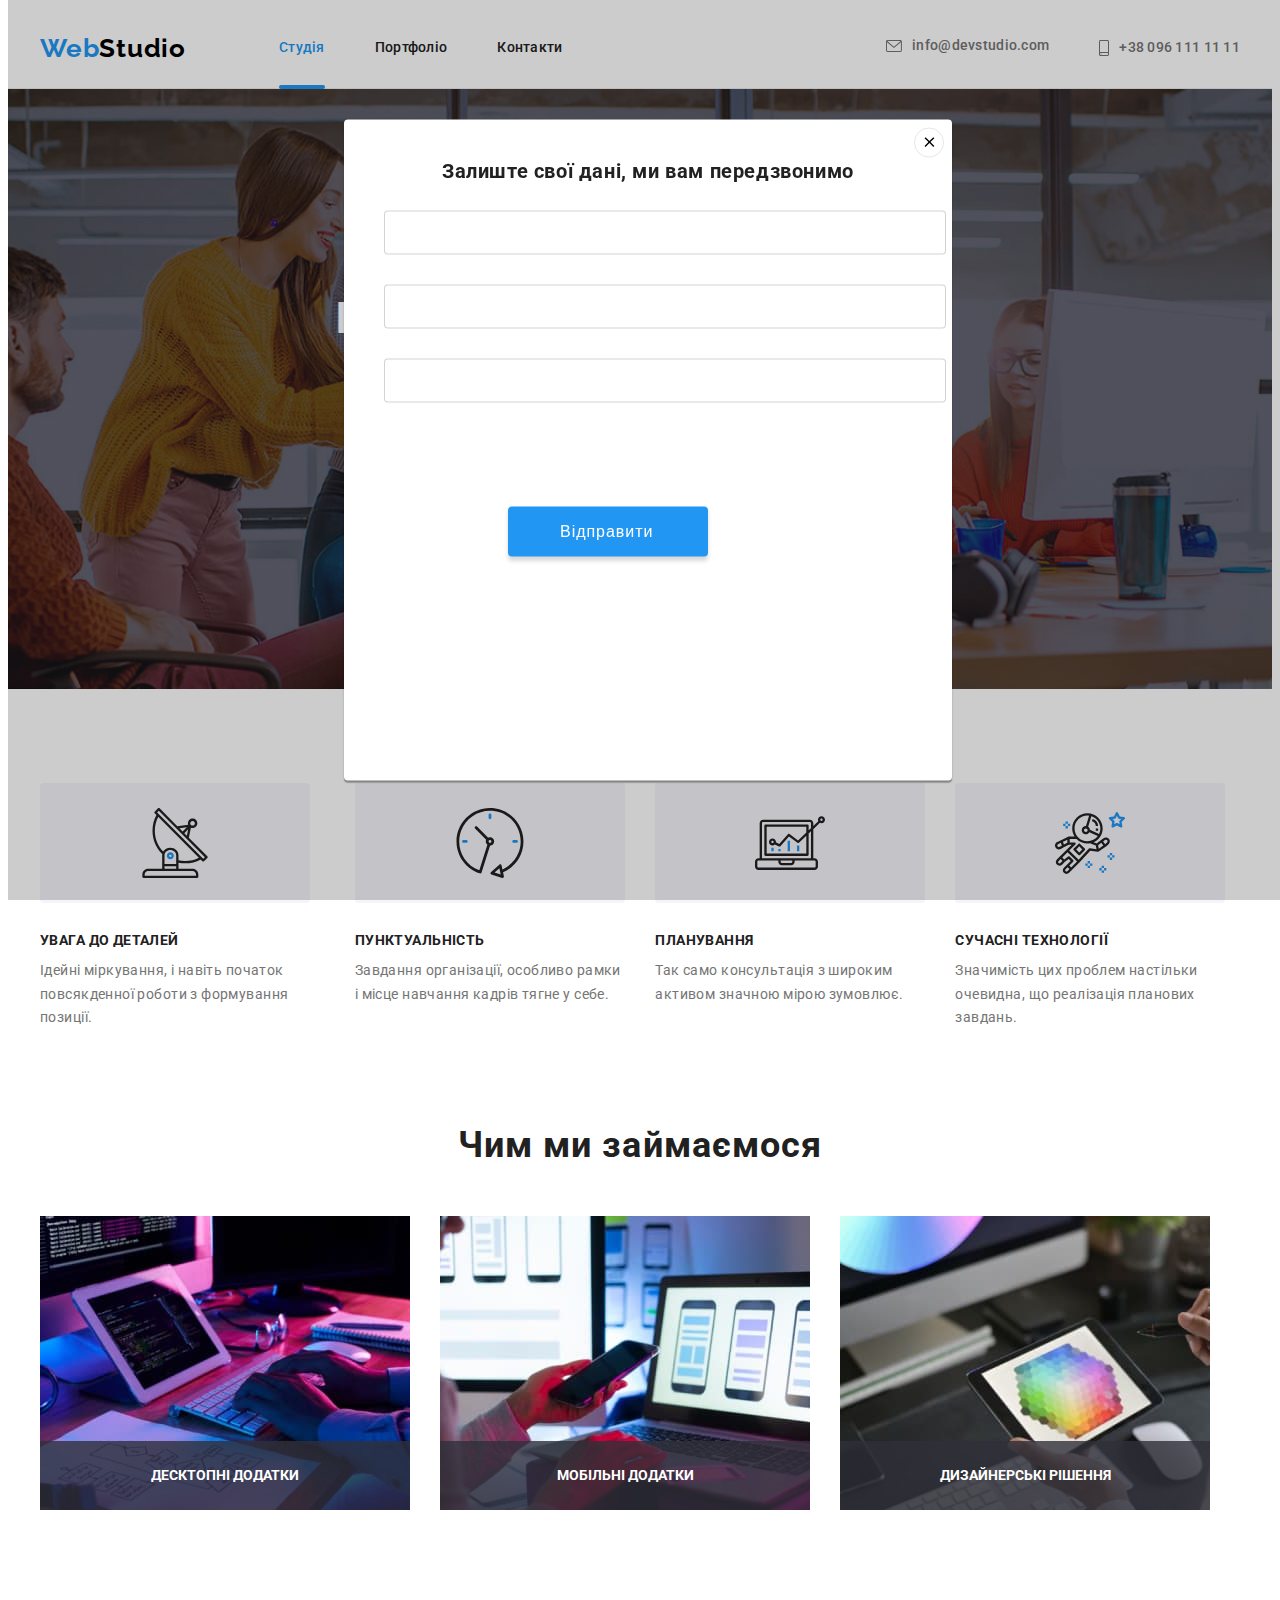
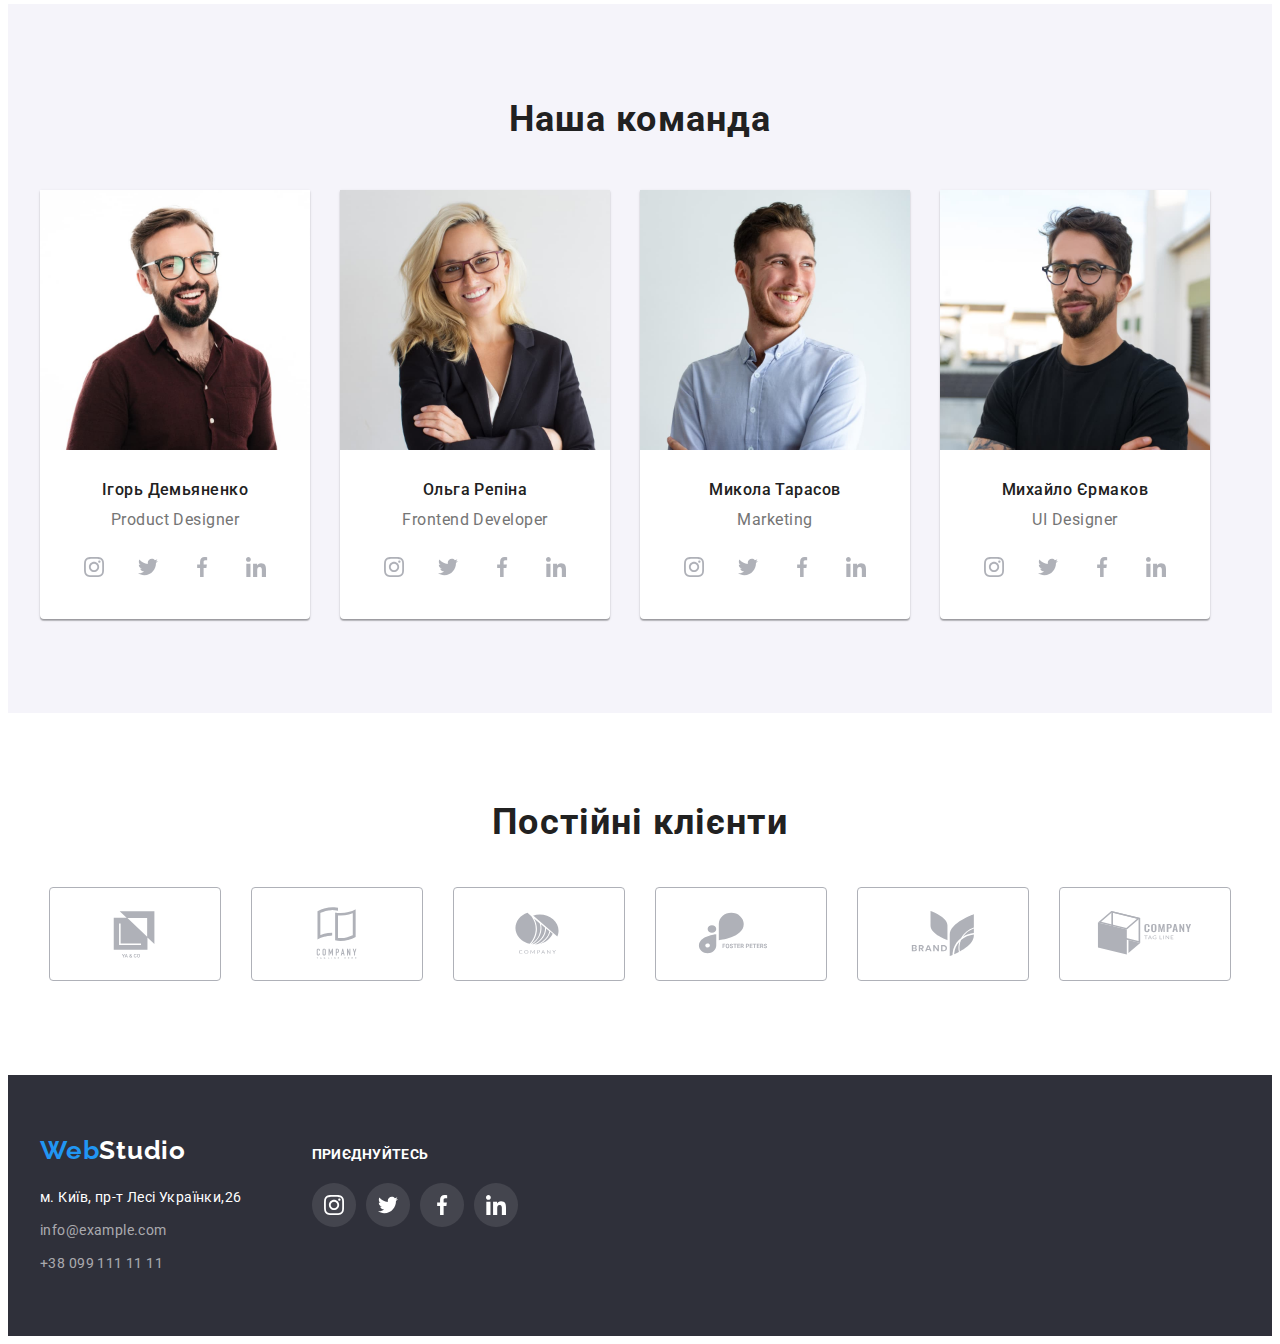
==== index.html @ c11cca66 "fix hw5 & start hw6" ====
<!DOCTYPE html>
<html lang="en">
	<head>
		<meta charset="UTF-8" />
		<meta http-equiv="X-UA-Compatible" content="IE=edge" />
		<meta name="viewport" content="width=device-width, initial-scale=1.0" />
		<title>WebStudio</title>
		<link rel="stylesheet" href="https://cdnjs.cloudflare.com/ajax/libs/modern-normalize/1.1.0/modern-normalize.min.css" integrity="sha512-wpPYUAdjBVSE4KJnH1VR1HeZfpl1ub8YT/NKx4PuQ5NmX2tKuGu6U/JRp5y+Y8XG2tV+wKQpNHVUX03MfMFn9Q==" crossorigin="anonymous" referrerpolicy="no-referrer" />
		<link rel="stylesheet" href="./css/style.css" />
		<link rel="preconnect" href="https://fonts.googleapis.com" />
		<link rel="preconnect" href="https://fonts.gstatic.com" crossorigin />
		<link
			href="https://fonts.googleapis.com/css2?family=Raleway:wght@700&family=Roboto:wght@400;500;700;900&display=swap"
			rel="stylesheet"
		/>
	</head>
	<body>
		<header class="header">
			<div class="container header-container">
				<a href="./index.html" class="logo link">
					<span class="logo-web">Web</span>Studio
				</a>
					<nav class="header-nav">
						<ul class="header-list list">
							<li class="header-item"><a href="./index.html" class="header-link link current">Студія</a></li>
							<li class="header-item"><a href="./portfolio.html" class="header-link link ">Портфоліо</a></li>
							<li class="header-item"><a href="" class="header-link link">Контакти</a></li>
						</ul>
					</nav>
					<ul class="header-contact list">
						<li class="contact-mail"><a href="mailto:info@devstudio.com" class="header-mail link"><svg class="contact-icon"width="16px" height="12px"><use href="./img/icon-header.svg#icon-envelope"></use></svg>info@devstudio.com</a></li>
						<li class="contact-tel"><a href="tel:+380961111111" class="header-tel link"><svg class="contact-icon fone"width="10px" height="16px"><use href="./img/icon-header.svg#icon-smartphone"></use></svg>+38 096 111 11 11</a></li>
					</ul>
			</div>
		</header>
		<main>
			<!--hero-->
			<section class="hero section">
				<div class="container">
				<h1 class="hero-title">Ефективні рішення для вашого бізнесу</h1>
				<button type="button" class="hero-btn" data-modal-open>Замовити послугу</button>
				</div>
			</section>

			<section class="section pb-none">
				<!--hang-->
				<div class="container">
					<h2 class="visually-hidden">text</h2>
				<ul class="hang-list list">
					<li class="hang-item">
						<div class="hang-item-box">
							<svg class="hang-item-icon" width="70px" height="70px">
								<use href="./img/futeres-icon.svg#icon-antenna"></use>
							</svg>
						</div>
						<h3 class="hang-title">УВАГА ДО ДЕТАЛЕЙ</h3>
						<p class="hang-text">Ідейні міркування, і навіть початок повсякденної роботи з формування позиції.</p>
					</li>
					<li class="hang-item">
						<div class="hang-item-box">
							<svg class="hang-item-icon" width="70px" height="70px">
								<use href="./img/futeres-icon.svg#icon-clock"></use>
							</svg>
						</div>
						<h3 class="hang-title">ПУНКТУАЛЬНІСТЬ</h3>
						<p class="hang-text">Завдання організації, особливо рамки і місце навчання кадрів тягне у себе.</p>
					</li>
					<li class="hang-item">
						<div class="hang-item-box">
							<svg class="hang-item-icon" width="70px" height="70px">
								<use href="./img/futeres-icon.svg#icon-diagram"></use>
							</svg>
						</div>
						<h3 class="hang-title">ПЛАНУВАННЯ</h3>
						<p class="hang-text">Так само консультація з широким активом значною мірою зумовлює.</p>
					</li>
					<li class="hang-item">
						<div class="hang-item-box">
							<svg class="hang-item-icon" width="70px" height="70px">
								<use href="./img/futeres-icon.svg#icon-astronaut"></use>
							</svg>
						</div>
						<h3 class="hang-title">СУЧАСНІ ТЕХНОЛОГІЇ</h3>
						<p class="hang-text">Значимість цих проблем настільки очевидна, що реалізація планових завдань.</p>
					</li>
				</ul>
				</div>
			</section>
			<!--work-->
			<section class="work section">
				<div class="container">
				<h2 class="work-title">Чим ми займаємося</h2>
				<ul class="work-list list">
					<li class="work-item">
						<img src="./img/box1.jpg" alt="вэб дизайн" width="370" height="294" />
						<h3 class="work-img-titel">Десктопні додатки</h3>
					</li>
					<li class="work-item">
						<img src="./img/box2.jpg" alt="софт дизайн" width="370" height="294" />
					<h3 class="work-img-titel">Мобільні додатки</h3>
					</li>
					<li class="work-item">
						<img src="./img/box3.jpg" alt="палітра кольорів" width="370" height="294" />
					<h3 class="work-img-titel">Дизайнерські рішення</h3>
					</li>
				</ul>
				</div>
			</section>
			<!--team-->
			<section class="team section">
				<div class="container">
				<h2 class="team-title">Наша команда</h2>
				<ul class="team-list list">
					<li class="team-item">
						<img src="./img/photo_igor.jpg" alt="Ігорь Демьяненко" width="270" height="260" />
						<div class="team-item-box">
							<h3 class="team-item-title">Ігорь Демьяненко</h3>
							<p class="team-after-title">Product Designer</p>
							<ul class="team-soc list">
								<li class="team-soc-item"><a href="" class="team-soc-link link"><svg class="team-soc-icon" width="20px" height="20px">
									<use href="./img/icons.svg#icon-instagram"></use>
								</svg></a></li>
								<li class="team-soc-item"><a href="" class="team-soc-link link"><svg class="team-soc-icon" width="20px" height="20px">
									<use href="./img/icons.svg#icon-twitter"></use>
								</svg></a></li>
								<li class="team-soc-item"><a href="" class="team-soc-link link"><svg class="team-soc-icon" width="20px" height="20px">
									<use href="./img/icons.svg#icon-facebook"></use>
								</svg></a></li>
								<li class="team-soc-item"><a href="" class="team-soc-link link"><svg class="team-soc-icon" width="20px" height="20px">
									<use href="./img/icons.svg#icon-linkedin"></use>
								</svg></a></li>
							</ul>
						</div>
					</li>
					<li class="team-item">
						<img src="./img/photo_olga.jpg" alt="Ольга Репіна" width="270" height="260" />
						<div class="team-item-box">
						<h3 class="team-item-title">Ольга Репіна</h3>
						<p class="team-after-title">Frontend Developer</p>
						<ul class="team-soc list">
								<li class="team-soc-item"><a href="" class="team-soc-link link"><svg class="team-soc-icon" width="20px" height="20px">
									<use href="./img/icons.svg#icon-instagram"></use>
								</svg></a></li>
								<li class="team-soc-item"><a href="" class="team-soc-link link"><svg class="team-soc-icon" width="20px" height="20px">
									<use href="./img/icons.svg#icon-twitter"></use>
								</svg></a></li>
								<li class="team-soc-item"><a href="" class="team-soc-link link"><svg class="team-soc-icon" width="20px" height="20px">
									<use href="./img/icons.svg#icon-facebook"></use>
								</svg></a></li>
								<li class="team-soc-item"><a href="" class="team-soc-link link"><svg class="team-soc-icon" width="20px" height="20px">
									<use href="./img/icons.svg#icon-linkedin"></use>
								</svg></a></li>
							</ul>
						</div>
					</li>
					<li class="team-item">
						<img src="./img/photo_nikolai.jpg" alt="Микола Тарасов" width="270" height="260" />
						<div class="team-item-box">
						<h3 class="team-item-title">Микола Тарасов</h3>
						<p class="team-after-title">Marketing</p>
						<ul class="team-soc list">
								<li class="team-soc-item"><a href="" class="team-soc-link link"><svg class="team-soc-icon" width="20px" height="20px">
									<use href="./img/icons.svg#icon-instagram"></use>
								</svg></a></li>
								<li class="team-soc-item"><a href="" class="team-soc-link link"><svg class="team-soc-icon" width="20px" height="20px">
									<use href="./img/icons.svg#icon-twitter"></use>
								</svg></a></li>
								<li class="team-soc-item"><a href="" class="team-soc-link link"><svg class="team-soc-icon" width="20px" height="20px">
									<use href="./img/icons.svg#icon-facebook"></use>
								</svg></a></li>
								<li class="team-soc-item"><a href="" class="team-soc-link link"><svg class="team-soc-icon" width="20px" height="20px">
									<use href="./img/icons.svg#icon-linkedin"></use>
								</svg></a></li>
							</ul>
						</div>
					</li>
					<li class="team-item">
						<img src="./img/photo_mihail.jpg" alt="Михайло Єрмаков" width="270" height="260" />
						<div class="team-item-box">
						<h3 class="team-item-title">Михайло Єрмаков</h3>
						<p class="team-after-title">UI Designer</p>
						<ul class="team-soc list">
								<li class="team-soc-item"><a href="" class="team-soc-link link"><svg class="team-soc-icon" width="20px" height="20px">
									<use href="./img/icons.svg#icon-instagram"></use>
								</svg></a></li>
								<li class="team-soc-item"><a href="" class="team-soc-link link"><svg class="team-soc-icon" width="20px" height="20px">
									<use href="./img/icons.svg#icon-twitter"></use>
								</svg></a></li>
								<li class="team-soc-item"><a href="" class="team-soc-link link"><svg class="team-soc-icon" width="20px" height="20px">
									<use href="./img/icons.svg#icon-facebook"></use>
								</svg></a></li>
								<li class="team-soc-item"><a href="" class="team-soc-link link"><svg class="team-soc-icon" width="20px" height="20px">
									<use href="./img/icons.svg#icon-linkedin"></use>
								</svg></a></li>
							</ul>
						</div>
					</li>
				</ul>
				</div>
			</section>
				<!-- regular customer -->
		<section class="customer section">
			<div class="container">
			<h2 class="customer-title">Постійні клієнти</h2>
			<ul class="list customer-list">
				<li class="customer-item">
					<a href="" class="customer-link">
					<svg class="customer-icon" width="106px" height="60px">
						<use href="./img/client-icons.svg#icon-Logo-yaco"></use>
					</svg></a>
				</li>
				<li class="customer-item">
					<a href="" class="customer-link">
					<svg class="customer-icon" width="106px" height="60px">
						<use href="./img/client-icons.svg#icon-Logo-company"></use>
					</svg></a>
				</li>
				<li class="customer-item">
					<a href="" class="customer-link">
					<svg class="customer-icon" width="106px" height="60px">
						<use href="./img/client-icons.svg#icon-Logo-company-second"></use>
					</svg></a>
				</li>
				<li class="customer-item">
					<a href="" class="customer-link">
					<svg class="customer-icon" width="106px" height="60px">
						<use href="./img/client-icons.svg#icon-Logo-foster"></use>
					</svg></a>
				</li>
				<li class="customer-item">
					<a href="" class="customer-link">
					<svg class="customer-icon" width="106px" height="60px">
						<use href="./img/client-icons.svg#icon-Logo-brand"></use>
					</svg></a>
				</li>
				<li class="customer-item">
					<a href="" class="customer-link">
					<svg class="customer-icon" width="106px" height="60px">
						<use href="./img/client-icons.svg#icon-Logo-tagline"></use>
					</svg></a>
				</li>
			</ul>
			</div>
		</section>
		</main>
		<!--footer-->
		<footer class="footer">
			<div class="container footer-box">
				<div class="logo-box">
						<a href="./index.html" class="logo-foter link">
				<span class="logo-web">Web</span>Studio</a>
				<address class="contact-addres">
					<ul class="fotter-list list">
						<li class="footer-item"><a href="https://goo.gl/maps/eejTRm9JTU1azav69" class="address-maps link">м. Київ, пр-т Лесі Українки,26</a></li>
						<li class="footer-item"><a href="mailto:info@example.com" class="address-mail link">info@example.com</a></li>
						<li class="footer-item"><a href="tel:+380991111111" class="address-tel link">+38 099 111 11 11</a></li>
					</ul>
				</address>
				</div>
				<div class="join-in-box">
					<h2 class="join-in-title">ПРИЄДНУЙТЕСЬ</h2>
						<ul class="footer-soc list">
								<li class="footer-soc-item"><a href="" class="footer-soc-link link"><svg class="footer-soc-icon" width="20px" height="20px">
									<use href="./img/icons.svg#icon-instagram"></use>
								</svg></a></li>
								<li class="footer-soc-item"><a href="" class="footer-soc-link link"><svg class="footer-soc-icon" width="20px" height="20px">
									<use href="./img/icons.svg#icon-twitter"></use>
								</svg></a></li>
								<li class="footer-soc-item"><a href="" class="footer-soc-link link"><svg class="footer-soc-icon" width="20px" height="20px">
									<use href="./img/icons.svg#icon-facebook"></use>
								</svg></a></li>
								<li class="footer-soc-item"><a href="" class="footer-soc-link link"><svg class="footer-soc-icon" width="20px" height="20px">
									<use href="./img/icons.svg#icon-linkedin"></use>
								</svg></a></li>
						</ul>
				</div>
			</div>
		</footer>
		<div class="backdrop " data-modal>
			<div class="modal">
			<button type="button" class="modal-close-buton" data-modal-close>
			<svg class="svg-close-modal" width="18px" height="18px">
				<use href="./img/close-black.svg#icon-close-black"></use>
			</svg>
			</button>
			<h3 class="modal-titel">Залиште свої дані, ми вам передзвонимо</h3>
		<form>
			<input type="" class="modal-input">
			<input type="" class="modal-input">
			<input type="" class="modal-input">
			<button type="submit" class="modal-button">Відправити</button>
		</form>
			</div>
		</div>
		<script src="./js/modal.js"></script>
	</body>
</html>

<!-- is-hidden -->
---- css/style.css ----
body {
	font-family: Roboto, sans-serif;
	color: #212121;
}
.list {
	list-style: none;
}
.link {
	text-decoration: none;
}
:root{
	--first-title-color:#212121;
	--second-title-color: #ffffff;
	--first-text-color: #757575;
	--second-text-color: #ffffff;
	--first-btn-color: #f5f4fa;
	--second-btn-color: #2196f3;
	--accent-color: #2196f3;
	--first-background-color: #2F303A;
	--second-backround-color: #f5f4fa;
	--icons-first-color: #AFB1B8;
	--icons-second-color: #ffffff;
	--backgroun-tranzition: background-color 250ms cubic-bezier(0.4, 0, 0.2, 1);
	--color-tranzition: color 250ms cubic-bezier(0.4, 0, 0.2, 1);
	--fill-tranzition: fill 250ms cubic-bezier(0.4, 0, 0.2, 1);
	--border-tranzition: border-color 250ms cubic-bezier(0.4, 0, 0.2, 1);
}

p, h1, h1, h3, h4, h5, h6 {
	margin: 0;
}

ol, ul {
	margin: 0;
	padding-left: 0;
}
img {
	display: block;
}
li {
	display: list-item;
}

/* width: ;
height: ; */
.section {
	padding: 94px 0;
}

.container {
	width: 1200px;
	margin-left: auto;
	margin-right: auto;
	padding-left: 15px;
	padding-right: 15px;
}
/* <!--verhnya liniya--> */

.header {
	border-bottom: 1px solid #ECECEC;
}

.logo-web {
	font-family: "Raleway";
	font-style: normal;
	font-weight: 700;
	font-size: 26px;
	line-height: 1.19;
	letter-spacing: 0.03em;
	color: var(--accent-color);
}
.logo {
	font-family: "Raleway";
	font-style: normal;
	font-weight: 700;
	font-size: 26px;
	line-height: 1.19;
	letter-spacing: 0.03em;
	color: #000000;
	margin-right: 93px;
	align-items: center;
}

.header-list {
	display: flex;
}
.header-item:not(:last-child) {
	margin-right: 50px;
}

.header-container {
	display: flex;
	align-items: center;}

.header-link {
	display: block;
	padding-top: 32px;
	padding-bottom: 32px;
	font-weight: 500;
	font-size: 14px;
	line-height: 1.14;
	letter-spacing: 0.02em;
	color: var(--first-title-color);
	transition: var(--color-tranzition);
}

.header-link:hover,
.header-link:focus {
	color: var(--accent-color);
}
.current {
	color: var(--accent-color);
	position: relative;
}
.current::after {
	position: absolute;
	content: '';
	width: 100%;
	height: 4px;
	background: var(--second-btn-color);
	border-radius: 2px;
	left: 0;
	bottom: -1px;
}

.contact-icon {
	margin-right: 10px;
	fill: currentColor;
}

.contact-mail {
	margin-right: 50px;
}
.header-contact {	
	display: flex;
	margin-left: auto;
	/* align-items: center; */
}

.header-tel {
	font-weight: 500;
	font-size: 14px;
	line-height: 1.14;
	letter-spacing: 0.02em;
	color: var(--first-text-color);
	display: flex;
	align-items: center;
	transition: var(--color-tranzition);
}

.header-tel:hover,
.header-tel:focus {
	color: var(--accent-color);
}

.header-mail{
font-weight: 500;
font-size: 14px;
line-height: 1.14px;
letter-spacing: 0.02em;
color: var(--first-text-color);
display: flex;
align-items: center;
transition: var(--color-tranzition);

}
.header-mail:hover,
.header-mail:focus {
	color: var(--accent-color);
}

	/*<!--hero-->*/

.hero {
	max-width: 1600px;
	margin: 0 auto;
	background-color: var(--first-background-color);
	padding: 200px 0;
	background-image: linear-gradient(rgba(47, 48, 58, 0.4),rgba(47, 48, 58, 0.4)), url(../img/hero-bg.jpg);
	background-repeat: no-repeat;
	background-position: center;
}
.hero-title {
	margin: 0 auto 30px;
	max-width: 696px;
	font-weight: 900;
	font-size: 44px;
	line-height: 1.36;
	text-align: center;
	letter-spacing: 0.06em;
	text-transform: uppercase;
	color: var(--second-title-color);
}
.hero-btn {
	cursor: pointer;
	background-color: #2196f3;
	font-weight: 700;
	font-size: 16px;
	line-height: 1.87;
	display: flex;
	align-items: center;
	text-align: center;
	letter-spacing: 0.06em;
	color: var(--second-title-color);
	display: block;
	margin: 30px auto 0;
	min-width: 216px;
	height: 50px;
	background: #2196F3;
	box-shadow: 0px 4px 4px rgba(0, 0, 0, 0.15);
	border-radius: 4px;
	transition: var(--backgroun-tranzition);
}

.hero-btn:hover {
	background-color: #188CE8;
}
.hero-btn:focus {
	background-color: #188CE8;
}

.visually-hidden {
	position: absolute;
	white-space: nowrap;
	width: 1px;
	height: 1px;
	overflow: hidden;
	border: 0;
	padding: 0;
	clip: rect(0 0 0 0);
	clip-path: inset(50%);
	margin: -1px;
}

.pb-none {
	padding-bottom: 0;
}

/* hang */
.hang-item-box {
	width: 270px;
	height: 120px;
	border-radius: 4px;
	background-color: var(--second-backround-color);
	display: flex;
	align-items: center;
	justify-content: center;
}

.hang-list {
	display: flex;
	gap: 30px;
}

.hang-title {
	font-weight: 700;
	font-size: 14px;
	line-height: 1.14;
	letter-spacing: 0.03em;
	text-transform: uppercase;
	color: var(--first-title-color);
	margin-bottom: 10px;
	margin-top: 30px;
}
.hang-text {
	font-weight: 400;
	font-size: 14px;
	line-height: 1.71;
	letter-spacing: 0.03em;
	color: var(--first-text-color);
}
li.hang-item {
    min-width: 270px;
}
/*<!--work-->*/
.work-title {
	font-weight: 700;
	font-size: 36px;
	line-height: 1.17;
	letter-spacing: 0.03em;
	text-align: center;
	color: var(--first-title-color);
	margin-top: 0;
	margin-bottom: 50px;
}
.work-list {
	display: flex;
	gap: 30px;
}
.work-item {
	position: relative;
}

.work-img-titel {
	font-size: 14px;
	line-height: 1.14;
	text-align: center;
	text-transform: uppercase;
	color: var(--second-title-color);
	position: absolute;
	bottom: 0;
	padding: 27px 0;
	background: rgba(47, 48, 58, 0.8);
	width: 100%;
	margin: 0;
}

/*<!--team-->*/
.team-list {
	display: flex;
	gap: 30px;
}

.team{
	background-color: var(--second-backround-color);
}
.team-item {
	width: calc((100% - 90px)/4);
	width: 270px;
	background: #FFFFFF;
	box-shadow: 0px 1px 3px rgba(0, 0, 0, 0.12), 0px 1px 1px rgba(0, 0, 0, 0.14), 0px 2px 1px rgba(0, 0, 0, 0.2);
	border-radius: 0px 0px 4px 4px;
}
.team-title {
	font-weight: 700;
	font-size: 36px;
	line-height: 42px;
	letter-spacing: 0.03em;
	text-align: center;
	color: var(--first-title-color);
	margin: 0 auto 50px;
}
.team-item-title {
	font-weight: 500;
font-size: 16px;
line-height: 1.19;
text-align: center;
letter-spacing: 0.03em;
color: var(--first-title-color);
margin-bottom: 10px;
}
.team-after-title {
	font-weight: 400;
font-size: 16px;
line-height: 1.19;
letter-spacing: 0.03em;
text-align: center;
color: var(--first-text-color);
margin-bottom: 16px;
}
.team-item-box {
	padding: 30px 0;
}
.team-soc{ 
	display: flex;
	justify-content: center;
	gap: 10px;
}
.team-soc-link { 
	width: 44px;
	height: 44px;
	border-radius: 50%;
	background-color:transparent;
	display: flex; 
	align-items: center;
	justify-content: center;
	transition: var(--backgroun-tranzition);
}
.team-soc-icon {
	fill: var(--icons-first-color);
	transition: var(--fill-tranzition);
}
.team-soc-link:hover,
.team-soc-link:focus {
	background-color: var(--accent-color);
}

.team-soc-link:hover .team-soc-icon,
.team-soc-link:focus .team-soc-icon {
	fill: var(--icons-second-color);
}

/* <!-- regular customer --> */
.customer-title {
	font-weight: 700;
	font-size: 36px;
	line-height: 0.85;
	letter-spacing: 0.03em;
	text-align: center;
	color: var(--first-title-color);
	margin: 0 auto 50px;
}

.customer-list {
	display: flex;
	justify-content: center;
	gap: 30px;
}
.customer-link {
	width: 170px;
	height: 92px;
	background-color: transparent;
	display: flex; 
	align-items: center;
	justify-content: center;
	border: 1px solid #AFB1B8;
	border-radius: 4px;
	transition: var(--border-tranzition);
}
.customer-icon {
	display: flex;
	align-content: center;
	justify-content: center;
	fill: var(--icons-first-color);
	transition: var(--fill-tranzition);
}
.customer-link:hover,
.customer-link:focus {
	border-color: var(--second-btn-color);
}

.customer-link:hover .customer-icon,
.customer-link:focus .customer-icon {
	fill: var(--second-btn-color);
}


/*<!--footer-->*/
.footer {
	background-color: #2F303A;
	padding: 60px 0;
}
.logo-foter {
	font-family: "Raleway";
	font-style: normal;
	font-weight: 700;
	font-size: 26px;
	line-height: 1.19;
	letter-spacing: 0.03em;
	color: #FFFFFF;
}

.contact-addres {
	margin-top: 20px;
}

.footer-item:not(:last-child) {
	margin-bottom: 9px;
}
.address-maps {
	font-weight: 400;
	font-size: 14px;
	line-height: 1.71;
	letter-spacing: 0.03em;
	color: var(--second-title-color);
}
.address-mail {
	font-weight: 400;
	font-size: 14px;
	line-height: 1.71;
	letter-spacing: 0.03em;
	color: rgba(255, 255, 255, 0.6);
}
.address-tel{
	font-weight: 400;
	font-size: 14px;
	line-height: 1.71;
	letter-spacing: 0.03em;
	color: rgba(255, 255, 255, 0.6);
}
.contact-addres{font-style: normal;}

.footer-box {
	display: flex;
	align-items: baseline;
}
.join-in-box {
	display: block;
	margin-left: 70px;
}

.join-in-title {	
	font-size: 14px;
	line-height: 1.14;
	letter-spacing: 0.03em;
	text-transform: uppercase;
	color: var(--second-title-color);
	margin-bottom: 20px;
	margin-top: 0;
}
.footer-soc{ 
	display: flex;
	gap: 10px;
}
.footer-soc-link { 
	width: 44px;
	height: 44px;
	border-radius: 50%;
	background-image: linear-gradient(rgba(255, 255, 255, 0.1), rgba(255, 255, 255, 0.1));
	display: flex; 
	align-items: center;
	justify-content: center;
	transition: var(--backgroun-tranzition);
}
.footer-soc-icon {
	fill: var(--icons-second-color);
}
.footer-soc-link:hover,
.footer-soc-link:focus {
	background-color: var(--accent-color);
}

/*<!--projects portfolio-->*/
.portfolio-btn {
	cursor: pointer;
	background-color: var(--second-backround-color);
	font-weight: 500;
	font-size: 16px;
	line-height: 1.62;
	text-align: center;
	letter-spacing: 0.03em;
	color: var(--first-title-color);
	padding: 6px 22px;
	border-radius: 4px;
	border: none;
	transition: background-color 250ms cubic-bezier(0.4, 0, 0.2, 1), color 250ms cubic-bezier(0.4, 0, 0.2, 1), box-shadow 250ms cubic-bezier(0.4, 0, 0.2, 1);
}

.portfolio-btn:hover,
.portfolio-btn:focus {
	background-color: var(--second-btn-color);
	color: #FFFFFF;
	box-shadow: 0px 3px 1px rgba(0, 0, 0, 0.1), 0px 1px 2px rgba(0, 0, 0, 0.08), 0px 2px 2px rgba(0, 0, 0, 0.12);
}

.projects-link {
	transition: box-shadow 250ms cubic-bezier(0.4, 0, 0.2, 1);
}

.projects-link:hover,
.projects-link:focus {
	display: block;
	box-shadow: 0px 3px 1px rgba(0, 0, 0, 0.1), 0px 1px 2px rgba(0, 0, 0, 0.08), 0px 2px 2px rgba(0, 0, 0, 0.12);
}

.projects-title { 
	font-weight: 700;
	font-size: 18px;
	line-height: 2;
	letter-spacing: 0.06em;
	color: var(--first-title-color);
	margin-bottom: 4px;
}

.projects-after-title {
	font-weight: 400;
	font-size: 16px;
	line-height: 30px;
	letter-spacing: 0.03em;
	color: var(--first-text-color);
}

.projects-list-btn {
	display: flex;
	justify-content: center;
	gap: 8px;
	margin-bottom: 50px;
}

.projects-list {
	display: flex;
	flex-wrap: wrap;
	gap: 30px;
}
.projects-item {
	box-sizing: border-box;
	width: 370px;
	height: 404px;
}

.projects-item:hover .projects-text {
	transform: translateY(0);
}

.projects-item-box {
	padding: 20px 24px;
	background: #FFFFFF;
	border-right:  1px solid #EEEEEE;
	border-bottom: 1px solid #EEEEEE;
	border-left:  1px solid #EEEEEE;
}

.projects-text-wrap {
	position: relative;
	overflow: hidden;
}

.projects-text {
	font-weight: 400;
	font-size: 18px;
	line-height: 1.5;
	color: var(--second-text-color);
	position: absolute;
	top: 0;
	left: 0;
	height: 100%;
	padding: 63px 24px;
	background: rgba(33, 150, 243, 0.9);
	transform: translateY(101%);
	transition: 250ms cubic-bezier(0.4, 0, 0.2, 1);
	overflow: auto;
}

.backdrop {
	position: fixed;
	top: 0;
	height: 100%;
	width: 100%;
	background: rgba(0, 0, 0, 0.2);
	transition: opacity 250ms cubic-bezier(0.4, 0, 0.2, 1), visibility 250ms cubic-bezier(0.4, 0, 0.2, 1);
}
.backdrop.is-hidden .modal {
	transform: translate(-50%, 0) scale(0);
}

.modal {
	background-color: #ffffff;
	border-radius: 4px;
	width: 528px;
	min-height: 581px;
	box-shadow: 0px 1px 3px rgba(0, 0, 0, 0.12), 0px 1px 1px rgba(0, 0, 0, 0.14), 0px 2px 1px rgba(0, 0, 0, 0.2);
	position: absolute;
	padding: 40px;
	top: 50%;
	left: 50%;
	transform: translate(-50%, -50%) scale(1) rotate(0);
	transition: transform 250ms cubic-bezier(0.4, 0, 0.2, 1);
}

.modal-close-buton {
	position: absolute;
	right: 8px;
	top: 8px;
	width: 30px;
	height: 30px;
	border-radius: 50%;
	background: transparent;
	border: 1px solid rgba(0, 0, 0, 0.1);
	display: flex;
    align-items: center;
    justify-content: center;
}

.is-hidden {
	opacity: 0;
	visibility: hidden;
	pointer-events: none;
}

.modal-titel {
	font-size: 20px;
	line-height: 1.15;
	text-align: center;
	letter-spacing: 0.03em;
	color: #212121;
	margin-bottom: 28px;
}

.modal-input {
	width: 100%;
	height: 40px;
	border: 1px solid rgba(33, 33, 33, 0.2);
	border-radius: 4px;
	margin-bottom: 30px;
	padding-left: 30px;
}

.modal-button {
	cursor: pointer;
	min-width: 200px;
	height: 50px;
	background: var(--accent-color);
	display: block;
	margin: 74px 124px 0;
	box-shadow: 0px 4px 4px rgba(0, 0, 0, 0.15);
	border-radius: 4px;
	border: none;
	padding: 10px 52px;
	font-size: 16px;
	line-height: 1.88;
	display: flex;
	align-items: center;
	text-align: center;
	letter-spacing: 0.06em;
	color: var(--second-text-color);
	transition: var(--backgroun-tranzition);
}

.modal-button:hover,
.modal-button:focus {
	background-color: #188CE8;
}
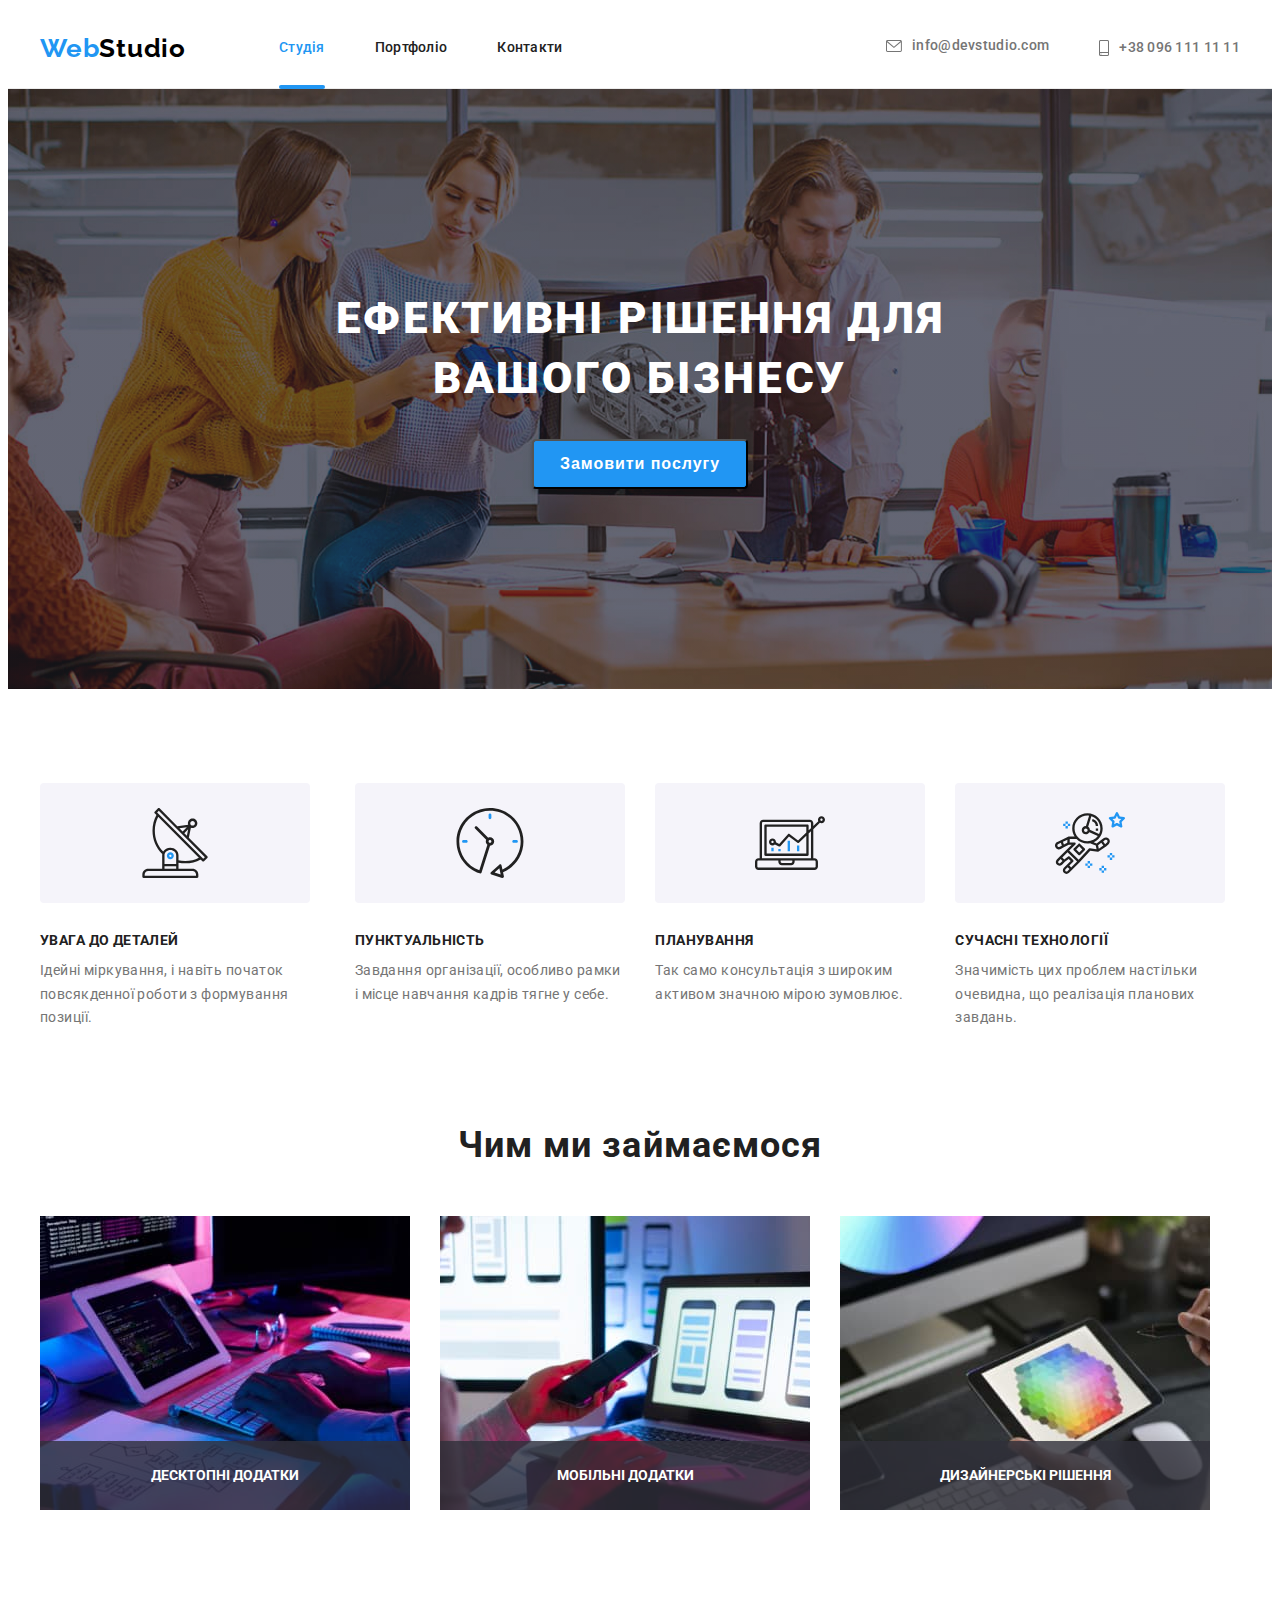
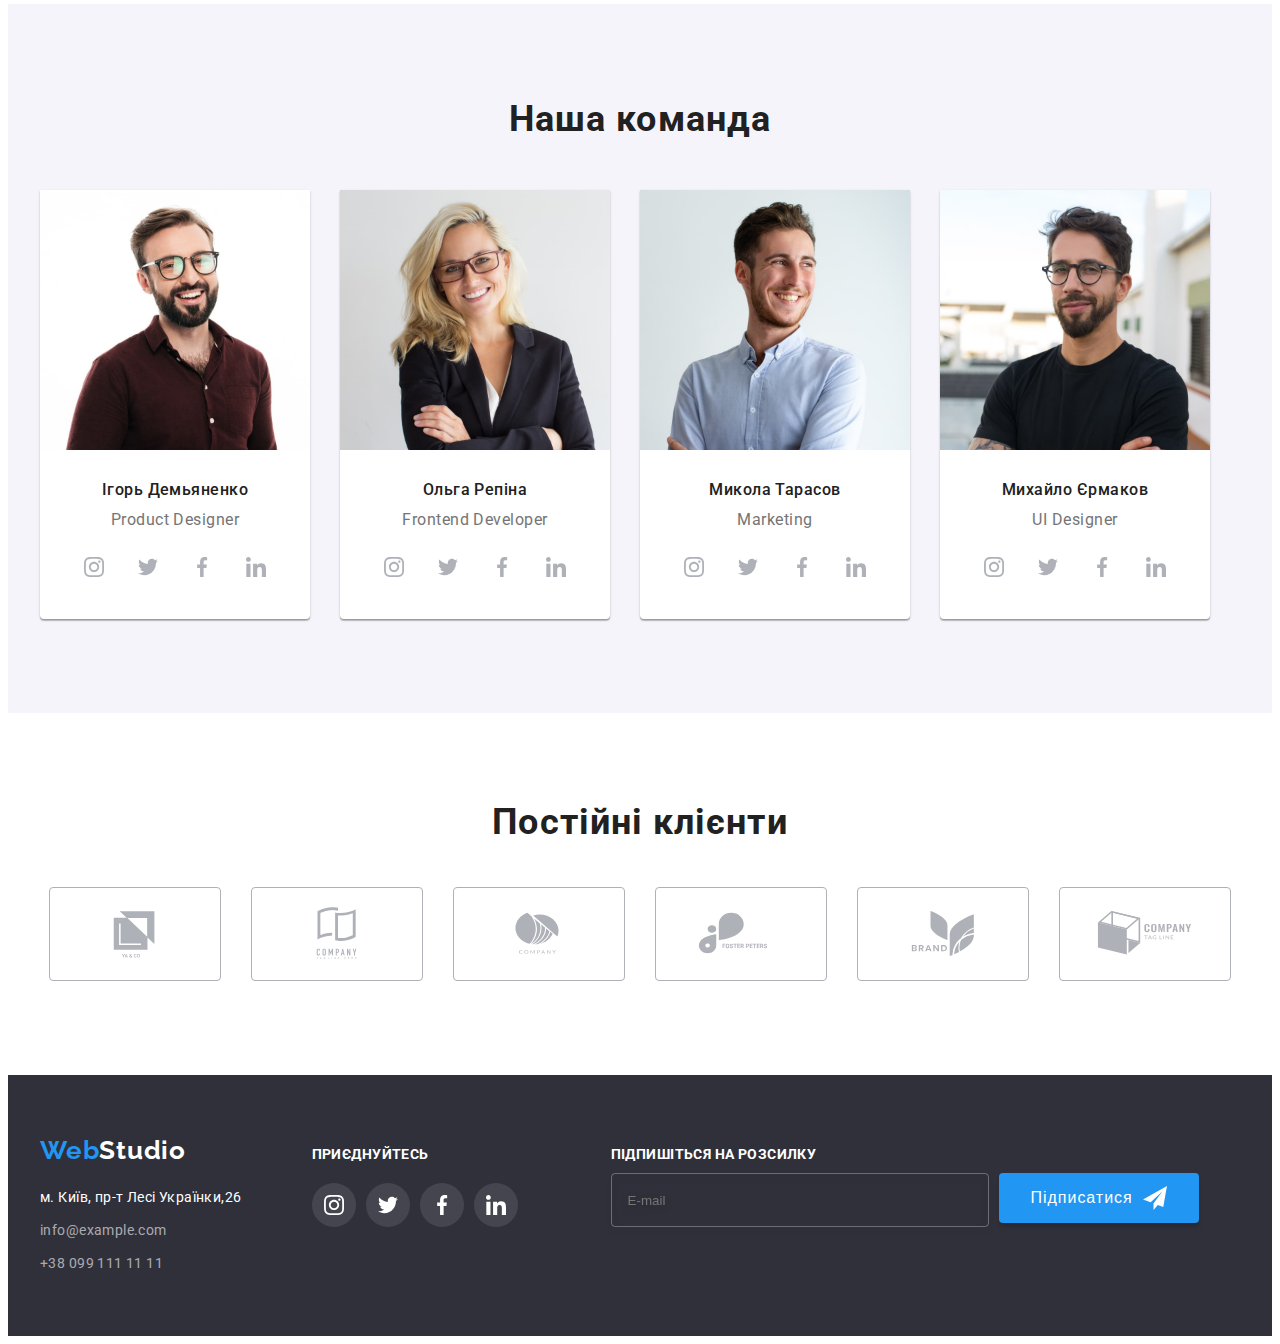
==== commit 48122ed8: "end hw6" ====
--- a/index.html
+++ b/index.html
@@ -274,20 +274,109 @@
 								</svg></a></li>
 						</ul>
 				</div>
+				<div class="sig-up-box">
+				<h3 class="sign-up-title" >Підпишіться на розсилку</h3>
+				<form>
+					<div class="sign-up-field">
+						<div class="sign-up-wrap">
+							<input 
+							type="text"
+							class="sign-up-text"
+							name="sign-up-name"
+							placeholder="E-mail"
+							>
+							<div class="sign-up-btn-wrap">
+								<button type="submit" class="sign-up-btn">Підписатися<svg 	class="sign-up-icon" width="24px" height="24px">
+								<use href="./img/icons.svg#icon-icon-send"></use>
+								</svg>
+								</button>
+							</div>
+							
+						</div>
+						
+					</div>
+				</form>
+				</div>
 			</div>
 		</footer>
-		<div class="backdrop " data-modal>
-			<div class="modal">
+		<div class="backdrop is-hidden" data-modal>
+			<div class="modal ">
 			<button type="button" class="modal-close-buton" data-modal-close>
 			<svg class="svg-close-modal" width="18px" height="18px">
-				<use href="./img/close-black.svg#icon-close-black"></use>
+				<use href="./img/modal-icons.svg#icon-close-black"></use>
 			</svg>
 			</button>
 			<h3 class="modal-titel">Залиште свої дані, ми вам передзвонимо</h3>
 		<form>
-			<input type="" class="modal-input">
-			<input type="" class="modal-input">
-			<input type="" class="modal-input">
+			<div class="input-field">
+			<label for="user-name" class="input-label">Ім'я</label>
+				<div class="modal-input-wrap">
+				<input 
+				type="text" 
+				class="modal-input" 
+				name="user-name" 
+				required
+				minlength="2"
+				id="user-name">
+				<svg class="input-icon" width="18" height="18">
+					<use href="./img/modal-icons.svg#icon-person-black"></use>
+				</svg>
+				</div>
+			</div>
+			<div class="input-field">
+			<label for="user-tel" class="input-label">Телефон</label>
+			<div class="modal-input-wrap">
+			<input 
+				type="tel" 
+				class="modal-input"
+				name="user-tel"
+				pattern="^+380\d{3}\d{2}\d{2}\d{2}$"
+				minlength="13"
+				maxlength="13"
+				title=""
+				required
+				id="user-tel">
+				<svg class="input-icon" width="18" height="18">
+					<use href="./img/modal-icons.svg#icon-phone-black"></use>
+				</svg>
+				</div>
+			</div>
+			<div class="input-field">
+			<label for="user-email" class="input-label">Пошта</label>
+			<div class="modal-input-wrap">
+			<input 
+				type="email" 
+				class="modal-input" 
+				name="user-email"
+				required
+				id="user-email">
+				<svg class="input-icon" width="18" height="18">
+					<use href="./img/modal-icons.svg#icon-email-black"></use>
+				</svg>
+				</div>
+			</div>
+			<div class="input-field">
+			<label for="user-coments" class="input-label">Коментар</label>
+			<textarea 
+			class="modal-coments"
+			name="user-coments" 
+			id="user-coments" 
+			placeholder="Введіть текст"
+			></textarea>
+			</div>
+			<div class="input-field">
+				<input 
+				type="checkbox" 
+				class="check-policy visually-hidden" 
+				id="check-policy" 
+				name="policy"
+				value="policy">
+				<label for="check-policy" class="check-text"><span>
+					<svg class="input-check" width="13px" height="10px">
+						<use href="./img/modal-icons.svg#icon-Vector"></use>
+					</svg>
+				</span>Погоджуюся з розсилкою та приймаю <a href="/" class="policy-link link">Умови договору</a></label>
+			</div>
 			<button type="submit" class="modal-button">Відправити</button>
 		</form>
 			</div>
@@ -296,4 +385,3 @@
 	</body>
 </html>
 
-<!-- is-hidden -->--- a/css/style.css
+++ b/css/style.css
@@ -134,7 +134,6 @@
 .header-contact {	
 	display: flex;
 	margin-left: auto;
-	/* align-items: center; */
 }
 
 .header-tel {
@@ -649,6 +648,12 @@
 	display: flex;
     align-items: center;
     justify-content: center;
+	cursor: pointer;
+}
+
+.svg-close-modal:hover {
+	fill: var(--accent-color);
+	transition: var(--fill-tranzition) 250ms cubic-bezier(0.4, 0, 0.2, 1);
 }
 
 .is-hidden {
@@ -666,13 +671,61 @@
 	margin-bottom: 28px;
 }
 
+.input-field {
+	margin-bottom: 10px;
+}
+
 .modal-input {
 	width: 100%;
 	height: 40px;
 	border: 1px solid rgba(33, 33, 33, 0.2);
 	border-radius: 4px;
-	margin-bottom: 30px;
-	padding-left: 30px;
+	padding-left: 42px;
+	font-size: 16px;
+	line-height: 1.88;
+	letter-spacing: 0.01em;
+	color: var(--first-title-color);
+	transition: border 250ms cubic-bezier(0.4, 0, 0.2, 1);
+}
+
+.modal-input:valid {
+	border-color: var(--accent-color);
+}
+
+.modal-input:invalid {
+	border-color: rgba(78, 1, 1, 0.2);
+}
+
+.modal-input:focus {
+	border: 1px solid var(--accent-color);
+	outline: none;
+	cursor: pointer;
+	transition: border 250ms cubic-bezier(0.4, 0, 0.2, 1);
+}
+
+.modal-input-wrap {
+	position: relative;
+}
+
+.input-icon {
+	position: absolute;
+	left: 12px;
+	top: 50%;
+	transform: translateY(-50%);
+}
+
+.modal-input:focus + .input-icon {
+	fill: var(--accent-color);
+	transition: fill 250ms cubic-bezier(0.4, 0, 0.2, 1);
+}
+
+.input-label {
+	font-size: 12px;
+	line-height: 1.15;
+	letter-spacing: 0.01em;
+	color: #757575;
+	margin-bottom: 4px;
+	display: block;
 }
 
 .modal-button {
@@ -696,7 +749,144 @@
 	transition: var(--backgroun-tranzition);
 }
 
-.modal-button:hover,
+.modal-button:hover {
+	background-color: #188CE8;
+}
 .modal-button:focus {
 	background-color: #188CE8;
-}+}
+
+.modal-coments {
+	width: 100%;
+	height: 120px;
+	border: 1px solid rgba(33, 33, 33, 0.2);
+	border-radius: 4px;
+	font-size: 12px;
+	line-height: 1.15;
+	letter-spacing: 0.01em;
+	padding: 12px 16px;
+	resize: none;
+	transition: border 250ms cubic-bezier(0.4, 0, 0.2, 1);
+}
+
+.modal-coments:focus {
+	border: 1px solid var(--accent-color);
+	outline: none;
+	cursor: pointer;
+	transition: border 250ms cubic-bezier(0.4, 0, 0.2, 1);
+}
+
+.check-text span {
+	width: 16px;
+	height: 15px;
+	border: 2px solid #000000;
+	border-radius: 3px;
+	margin-right: 8px;
+	margin-left: 13px;
+	display: flex;
+	align-items: center;
+	justify-content: center;
+}
+
+.check-policy:checked + .check-text span {
+	background-color: var(--accent-color);
+	border: none;
+}
+
+.check-policy:checked + .check-text .input-check{
+	fill: #FFFFFF;
+}
+
+.check-text {
+	font-size: 14px;
+	line-height: 1.71;
+	letter-spacing: 0.03em;
+	color: var(--first-text-color);
+	display: flex;
+	align-items: center;
+
+}
+
+.input-check {
+	fill: transparent;
+}
+
+.policy-link {
+	font-size: 14px;
+	line-height: 1.71;
+	letter-spacing: 0.03em;
+	text-decoration-line: underline;
+	color: var(--accent-color);
+	margin-left: 3px;
+}
+
+.sig-up-box {
+	margin-left: 93px;
+}
+
+.sign-up-wrap {
+	display: flex;
+	gap: 10px;
+}
+
+.sign-up-title {
+	font-weight: 700;
+	font-size: 14px;
+	line-height: 1.14;
+	letter-spacing: 0.03em;
+	text-transform: uppercase;
+	color: var(--second-text-color);
+	align-items: center;
+	margin-bottom: 10px;
+}
+
+.sign-up-text {
+	position: relative;
+	width: 358px;
+	height: 50px;
+	border: 1px solid rgba(255, 255, 255, 0.3);
+	filter: drop-shadow(0px 4px 4px rgba(0, 0, 0, 0.15));
+	border-radius: 4px;
+	background-color: transparent;
+	padding-left: 16px;
+}
+
+.sign-up-text:focus {
+	border: 1px solid var(--accent-color);
+	outline: none;
+	cursor: pointer;
+	transition: border 250ms cubic-bezier(0.4, 0, 0.2, 1);
+}
+
+.sign-up-btn {
+	position: absolute;
+	cursor: pointer;
+	min-width: 200px;
+	height: 50px;
+	background: var(--accent-color);
+	margin: 0;
+	box-shadow: 0px 4px 4px rgba(0, 0, 0, 0.15);
+	border-radius: 4px;
+	border: none;
+	padding: 10px 28px 10px 28px;
+	font-size: 16px;
+	line-height: 1.88;
+	letter-spacing: 0.06em;
+	display: flex;
+	align-items: center;
+	justify-content: center;
+	color: var(--second-text-color);
+	transition: var(--backgroun-tranzition);
+}
+
+.sign-up-btn:hover,
+.sign-up-btn:focus {
+	background-color: #188CE8;
+}
+
+.sign-up-icon {
+	display: flex;
+	margin-left: 10px;
+	fill: #FFFFFF;
+}
+
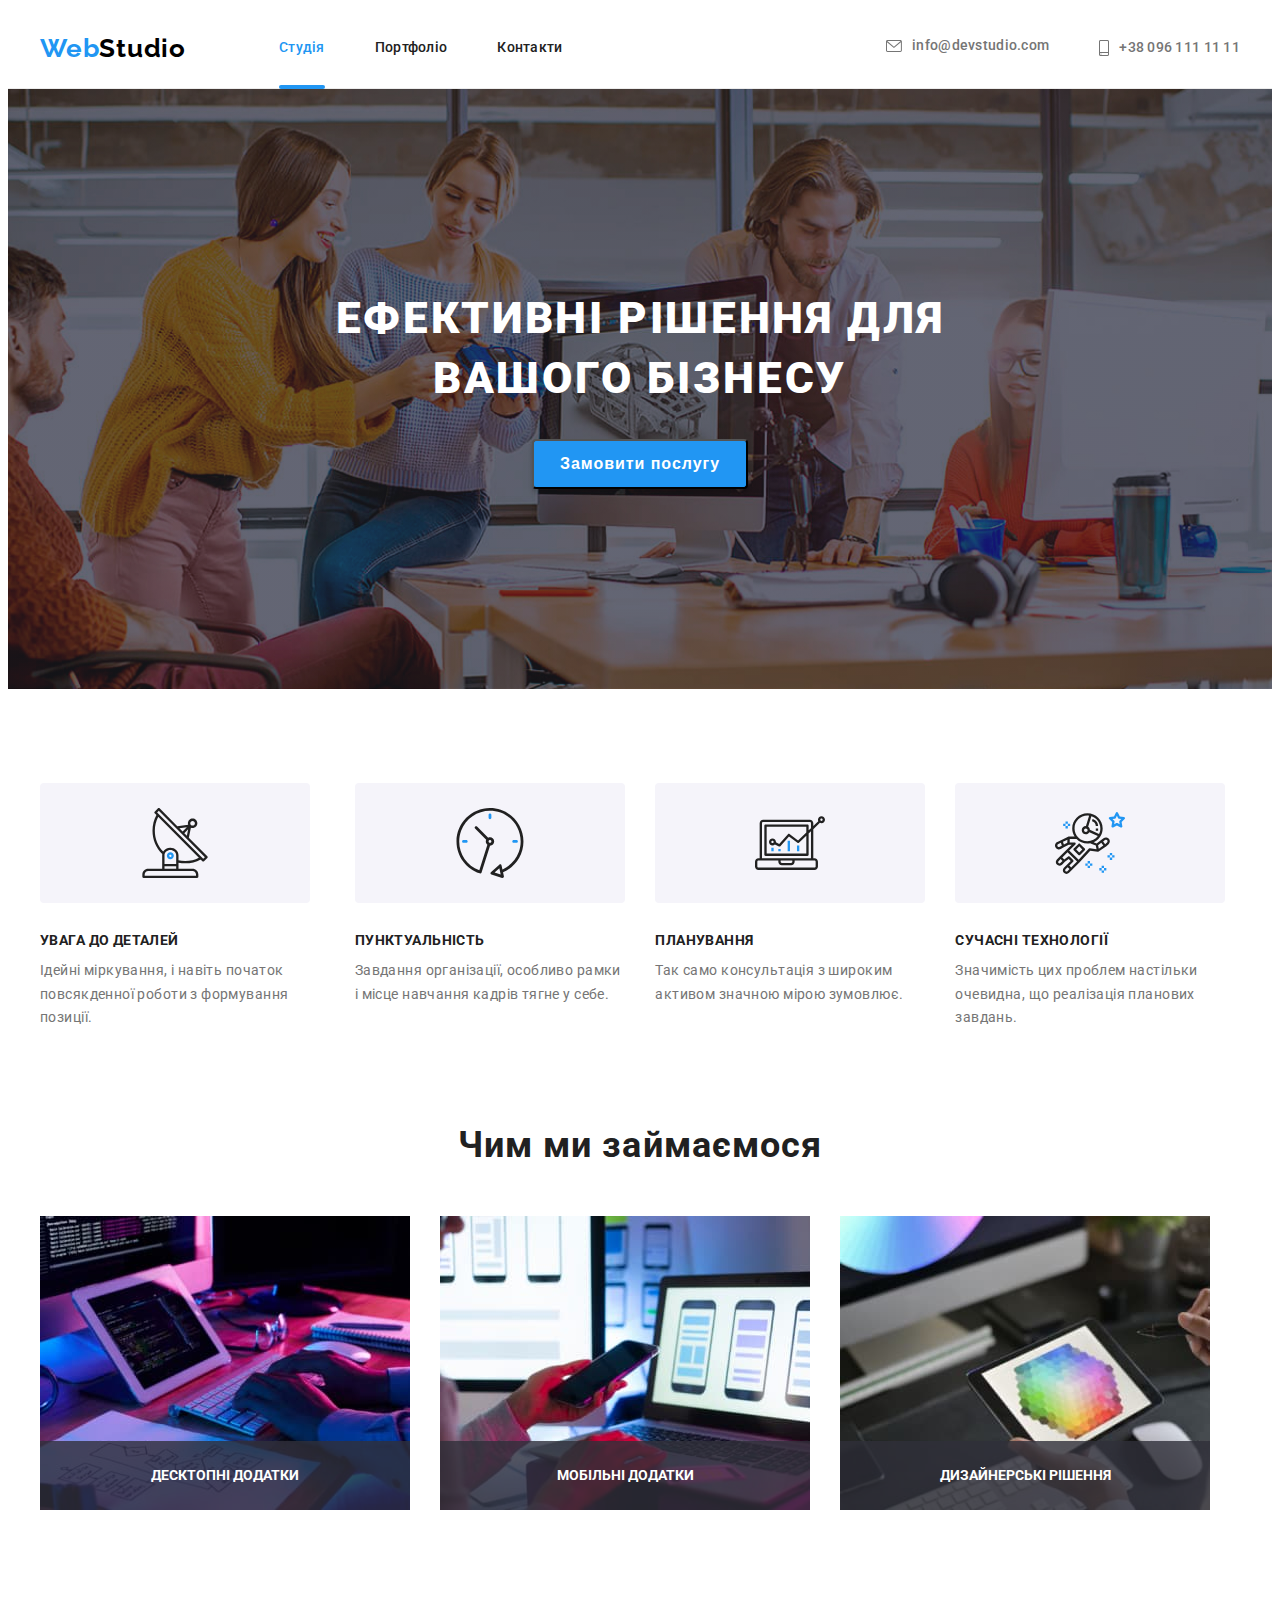
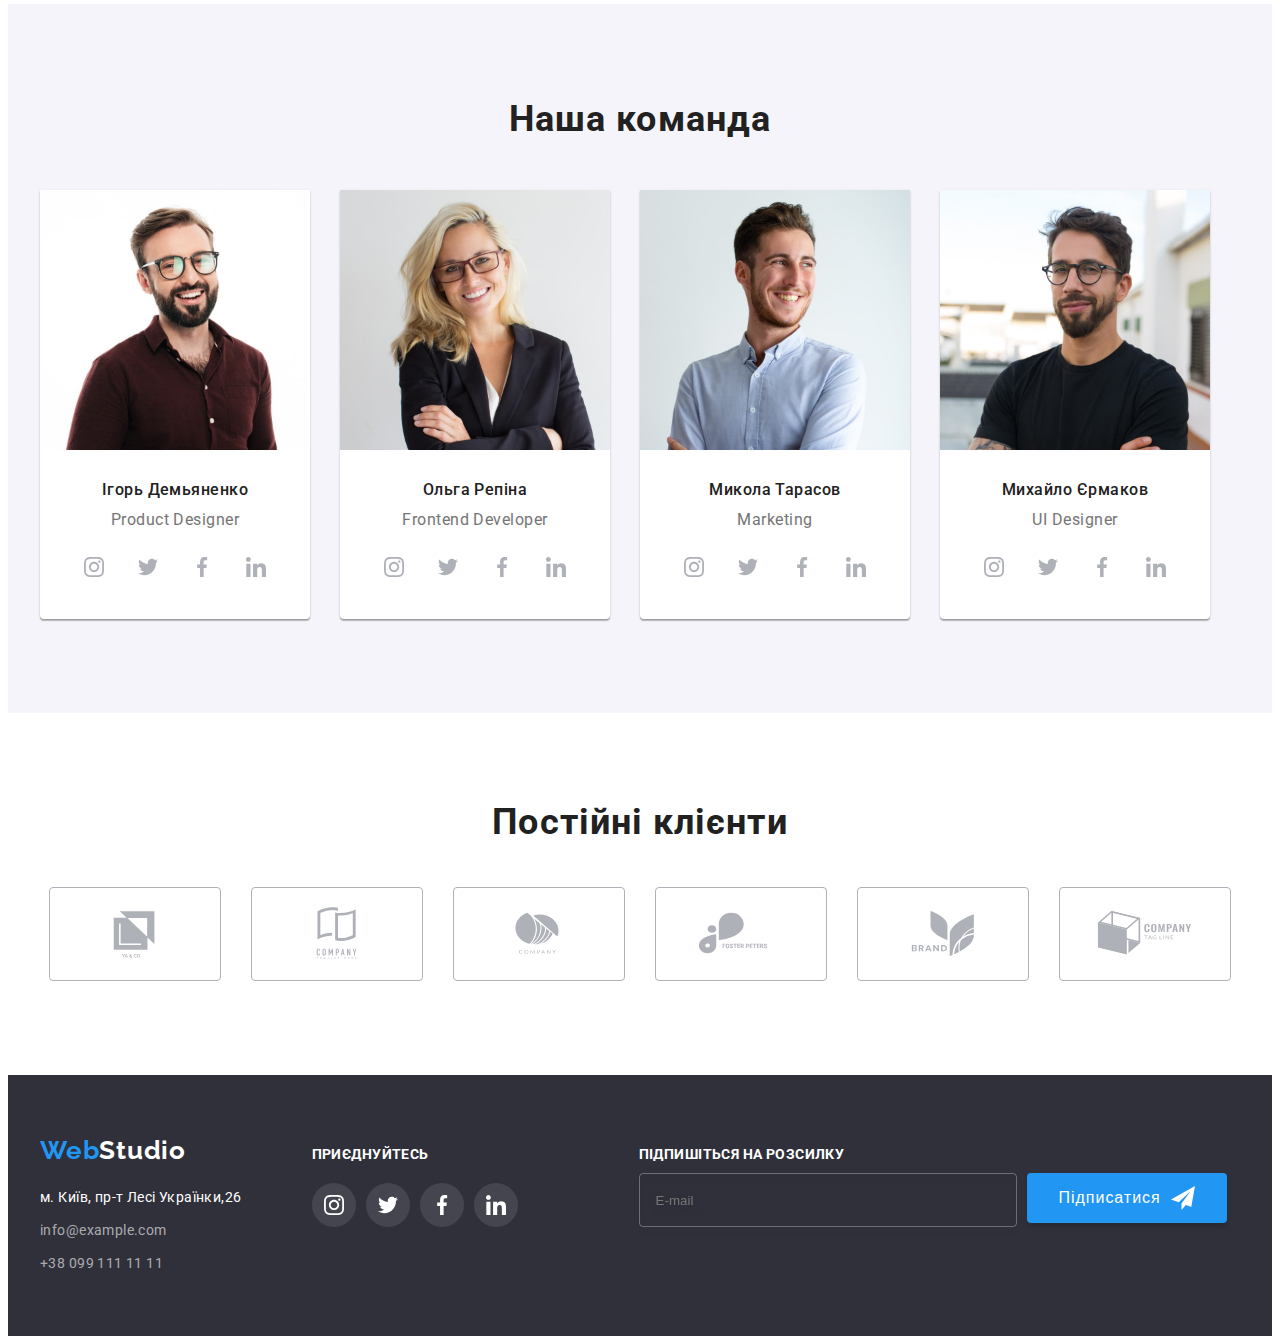
==== commit 7d5f5ea7: "fix hw6" ====
--- a/index.html
+++ b/index.html
@@ -29,7 +29,7 @@
 					</nav>
 					<ul class="header-contact list">
 						<li class="contact-mail"><a href="mailto:info@devstudio.com" class="header-mail link"><svg class="contact-icon"width="16px" height="12px"><use href="./img/icon-header.svg#icon-envelope"></use></svg>info@devstudio.com</a></li>
-						<li class="contact-tel"><a href="tel:+380961111111" class="header-tel link"><svg class="contact-icon fone"width="10px" height="16px"><use href="./img/icon-header.svg#icon-smartphone"></use></svg>+38 096 111 11 11</a></li>
+						<li class="contact-tel"><a href="tel:+380961111111" class="header-tel link"><svg class="contact-icon fone "width="10px" height="16px"><use href="./img/icon-header.svg#icon-smartphone"></use></svg>+38 096 111 11 11</a></li>
 					</ul>
 			</div>
 		</header>
@@ -277,7 +277,6 @@
 				<div class="sig-up-box">
 				<h3 class="sign-up-title" >Підпишіться на розсилку</h3>
 				<form>
-					<div class="sign-up-field">
 						<div class="sign-up-wrap">
 							<input 
 							type="text"
@@ -285,16 +284,11 @@
 							name="sign-up-name"
 							placeholder="E-mail"
 							>
-							<div class="sign-up-btn-wrap">
 								<button type="submit" class="sign-up-btn">Підписатися<svg 	class="sign-up-icon" width="24px" height="24px">
 								<use href="./img/icons.svg#icon-icon-send"></use>
 								</svg>
 								</button>
-							</div>
-							
-						</div>
-						
-					</div>
+						</div>
 				</form>
 				</div>
 			</div>
@@ -371,7 +365,10 @@
 				id="check-policy" 
 				name="policy"
 				value="policy">
-				<label for="check-policy" class="check-text"><span>
+				<label 
+				for="check-policy" 
+				class="check-text">
+					<span>
 					<svg class="input-check" width="13px" height="10px">
 						<use href="./img/modal-icons.svg#icon-Vector"></use>
 					</svg>
--- a/css/style.css
+++ b/css/style.css
@@ -651,7 +651,11 @@
 	cursor: pointer;
 }
 
-.svg-close-modal:hover {
+.modal-close-buton:hover {
+	fill: var(--accent-color);
+	transition: var(--fill-tranzition) 250ms cubic-bezier(0.4, 0, 0.2, 1);
+}
+.modal-close-buton:focus {
 	fill: var(--accent-color);
 	transition: var(--fill-tranzition) 250ms cubic-bezier(0.4, 0, 0.2, 1);
 }
@@ -668,7 +672,7 @@
 	text-align: center;
 	letter-spacing: 0.03em;
 	color: #212121;
-	margin-bottom: 28px;
+	margin-bottom: 12px;
 }
 
 .input-field {
@@ -680,7 +684,7 @@
 	height: 40px;
 	border: 1px solid rgba(33, 33, 33, 0.2);
 	border-radius: 4px;
-	padding-left: 42px;
+	padding-left: 40px;
 	font-size: 16px;
 	line-height: 1.88;
 	letter-spacing: 0.01em;
@@ -734,7 +738,7 @@
 	height: 50px;
 	background: var(--accent-color);
 	display: block;
-	margin: 74px 124px 0;
+	margin: 30px 124px 0;
 	box-shadow: 0px 4px 4px rgba(0, 0, 0, 0.15);
 	border-radius: 4px;
 	border: none;
@@ -793,6 +797,10 @@
 	border: none;
 }
 
+.check-policy:focus + .check-text span {
+	border-color: var(--accent-color);
+}
+
 .check-policy:checked + .check-text .input-check{
 	fill: #FFFFFF;
 }
@@ -804,11 +812,14 @@
 	color: var(--first-text-color);
 	display: flex;
 	align-items: center;
-
 }
 
 .input-check {
 	fill: transparent;
+}
+
+.check-text span:focus {
+	fill: var(--accent-color);
 }
 
 .policy-link {
@@ -821,7 +832,7 @@
 }
 
 .sig-up-box {
-	margin-left: 93px;
+	margin-left: 121px;
 }
 
 .sign-up-wrap {
@@ -849,6 +860,7 @@
 	border-radius: 4px;
 	background-color: transparent;
 	padding-left: 16px;
+	color: rgba(255, 255, 255, 0.6)
 }
 
 .sign-up-text:focus {
@@ -859,7 +871,6 @@
 }
 
 .sign-up-btn {
-	position: absolute;
 	cursor: pointer;
 	min-width: 200px;
 	height: 50px;
